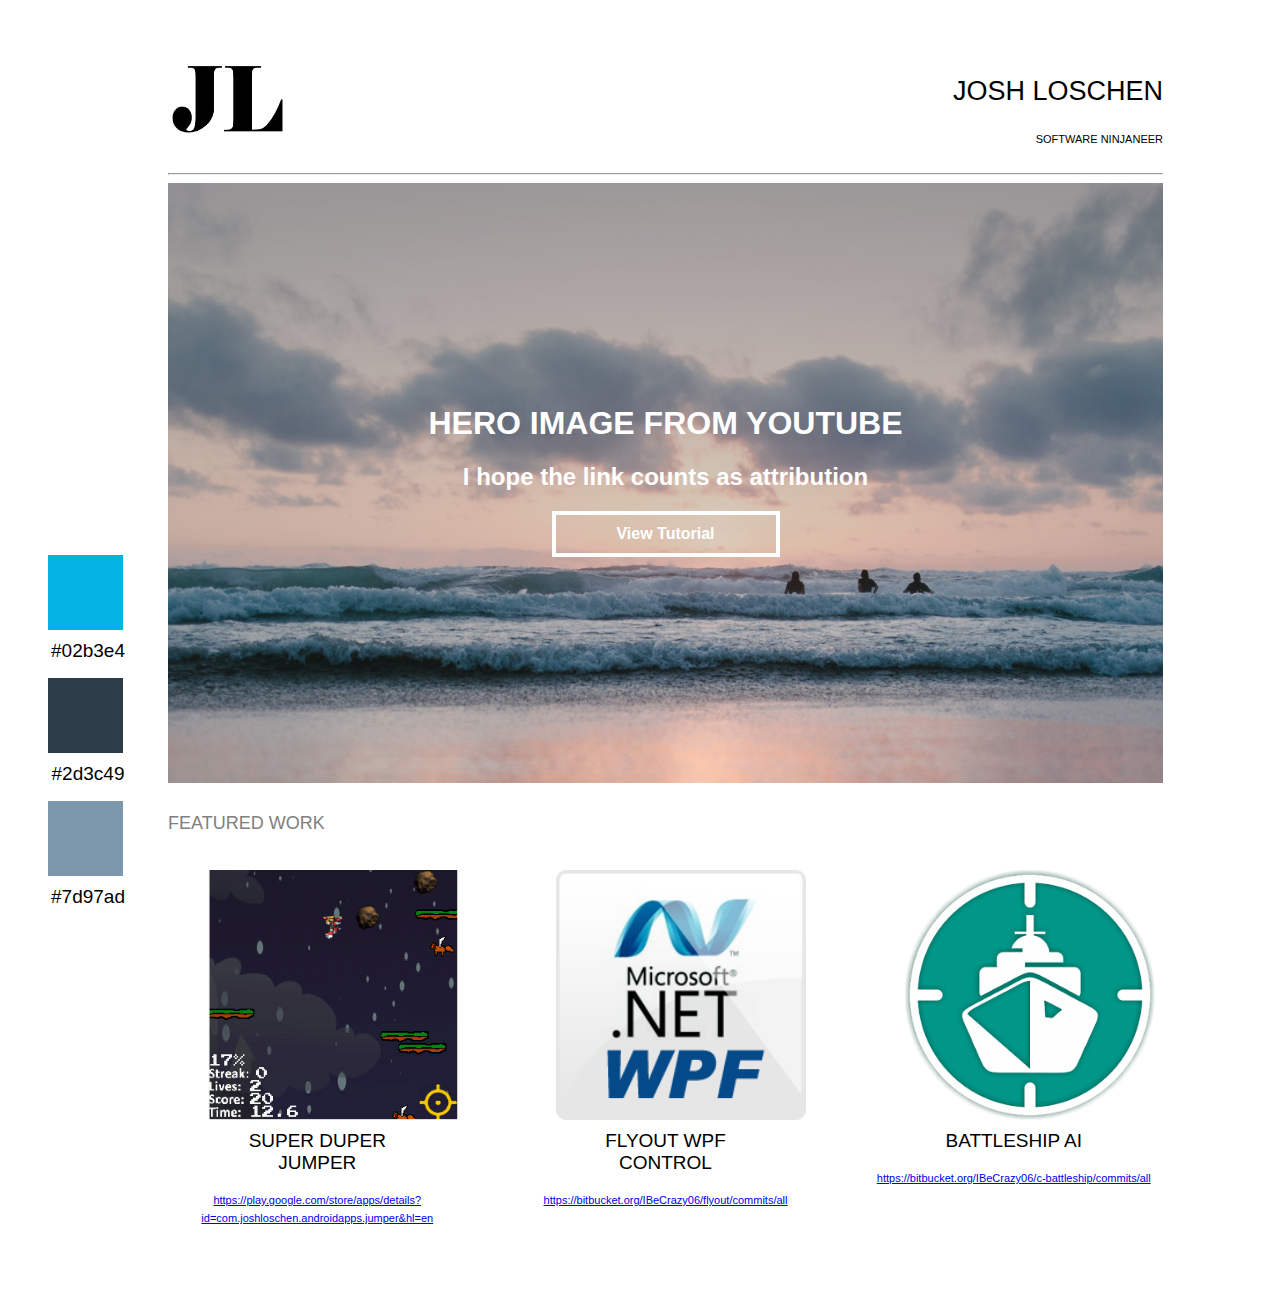
==== PortfolioSite.html @ 749bfd35 "Deleted test file and added initial html,css and images for site that links to sample projects." ====
<!DOCTYPE html>
<html lang="en">
<head>
	<meta charset="UTF-8">
    <meta name="viewport" content="width=device-width, initial-scale=1.0">
	<title>Portfolio Site</title>
    <link href="Styles/Styles.css" rel="stylesheet" type="text/css">
</head>
<body>
<div id="main">
    <div class="container">
        <img src="image/JL_logo.PNG" width="120" Height="80" alt="initials J L"/> 
        <div class="nav">
            <h1 id="Name">JOSH LOSCHEN</h1>
            <div>
                <p id="SubTitle">SOFTWARE NINJANEER</p>
            </div>
        </div>   
    </div>
    <hr/>
    <!--I got the below image from a youtube tutorial, I hope this counts as attribution-->
        <div class="img-container" >
            <div class="inner-container">
                <h1>HERO IMAGE FROM YOUTUBE</h1>
                <h2>I hope the link counts as attribution</h2>
                <a class="btn" href="https://www.youtube.com/watch?v=tb_EwQOa_ao">View Tutorial</a>
            </div>
        </div>
        <div id="featuredWork">
        <p  >FEATURED WORK</p>
        </div>
    
        <div class="sampleCode">
            <div class="featuredFigure centerFigure">
            <figure >
                <img class="featuredIcon" src="image/SuperDuperJumper2.PNG" width="250" height="250" alt="Super Duper Jumper Android"/>
                <figcaption>SUPER DUPER JUMPER</figcaption>
            </figure>    
                <a class="featuredLink" href="https://play.google.com/store/apps/details?id=com.joshloschen.androidapps.jumper&hl=en">https://play.google.com/store/apps/details?id=com.joshloschen.androidapps.jumper&hl=en</a>
            </div>
            
            <div class="featuredFigure centerFigure">
            <figure >
                <img class="featuredIcon" src="image/WPF_logo.png" width="250" height="250" alt="WPF logo"/>
                <figcaption>FLYOUT WPF CONTROL</figcaption>
                  
            </figure>
                <a class="featuredLink" href="https://bitbucket.org/IBeCrazy06/flyout/commits/all">
                https://bitbucket.org/IBeCrazy06/flyout/commits/all</a> 
            </div>

            <div class="featuredFigure centerFigure">
            <figure >
                <img class="featuredIcon" src="image/battleship.png" width="250" height="250" alt="battleship logo"/>
                <figcaption>BATTLESHIP AI</figcaption>
            </figure>
                <a class="featuredLink" href="https://bitbucket.org/IBeCrazy06/c-battleship/commits/all">https://bitbucket.org/IBeCrazy06/c-battleship/commits/all</a>
            </div>
        </div>
    </div>
    <aside id="sidebar">
        <div id="colors">
            <figure>
                <div class="lightblue"></div>
                <figcaption>#02b3e4</figcaption>
            </figure>
            
            <figure>
                <div class="darkblue"></div>
                <figcaption>#2d3c49</figcaption>
            </figure>
            
            <figure>
                <div class="greyblue"></div>
                <figcaption>#7d97ad</figcaption>
            </figure>
        </div>
    </aside>
</body>
---- Styles/Styles.css ----
.container {
    width:100%;
    display:flex;
}

body{
    display:flex;
    font-family: arial,sans-serif;
    width: 100%;
}

figcaption{
    text-align: center;
    font-family:arial,sans-serif;
    margin:0;
    font-size:19px;
}

a{
    word-wrap: break-word;
}

#Name {
    font-size:27px;
    font-weight: 500;
}

#featuredWork{
    color:gray;
    font-size:18px;
    margin:30px 0 20px 0;
}

#SubTitle{
    font-size:11px;
}

.nav{
    text-align: right;
    vertical-align: bottom;
    line-height: 30px; 
    font-family:arial,sans-serif;
    flex:1;
    order:2;
    display:block;
}

.lightblue{
    width:75px;
    height:75px;
    background: #02b3e4;
}

.darkblue{
    width:75px;
    height:75px;
    background: #2d3c49;
}

.greyblue{
    width:75px;
    height:75px;
    background: #7d97ad;
}

#sidebar{
    margin:150px 0 0 0;
    flex:0 0 10em;
    order:1;
    align-content: center;
}

#main{
    flex:5;
    order:2;
    margin:50px 125px 0px 0px;
}

.featuredIcon{    
   display: inline-block; vertical-align: middle;
}

.featuredFigure{
    width:30%;
    box-sizing: border-box;
    height:450px;
}

.img-container{
    background-image: url(../image/image.jpg);
    height:600px;
    background-position: center;
    background-repeat: no-repeat;
    background-size: cover;
    position: relative;
}

.inner-container{
    text-align: center;
    position: absolute;
    width: 100%;
    color: white;
    height:auto;
    margin-top: 200px;
}

.sampleCode{
    width:100%;
    justify-content: space-between;
    display:flex;
}

/*I couldn't get flex-wrap:wrap to work so I just moved the sample projects with media queries*/
@media screen and (min-width: 1101px){
    .sampleCode{display:flex;}
}

@media screen and (max-width: 1100px){
    .sampleCode{display:block;}
}

.btn{
    display: inline-block;
    width: 200px;
    font-weight: bold;
    padding: 10px;
    color: #fff;
    border: 4px solid #fff;
    text-align: center;
    outline: none;
    text-decoration: none;
    transition: background-color 0.2s ease-out, color 0.2s ease-out;
}

.btn:hover,.btn:active{
    background-color: #fff;
    color: #000;
    transition: background-color 0.3s ease-in, color 0.3s ease-in;
}

/*commented out chrome margins to pass css validator, looks better with no margin*/
.sampleCode  figure{
    box-sizing: border-box;
    /*-webkit-margin-before: 0em;
    -webkit-margin-after: 0em;
    -webkit-margin-start: 0px;
    -webkit-margin-end: 0px;*/
}

.centerFigure{
    text-align:center;
}

.featuredLink{
    margin:100px 0 0 0;
    font-size:11px;
}

figcaption{
    margin: 10px 0 10px 0;
    width:100%;
}
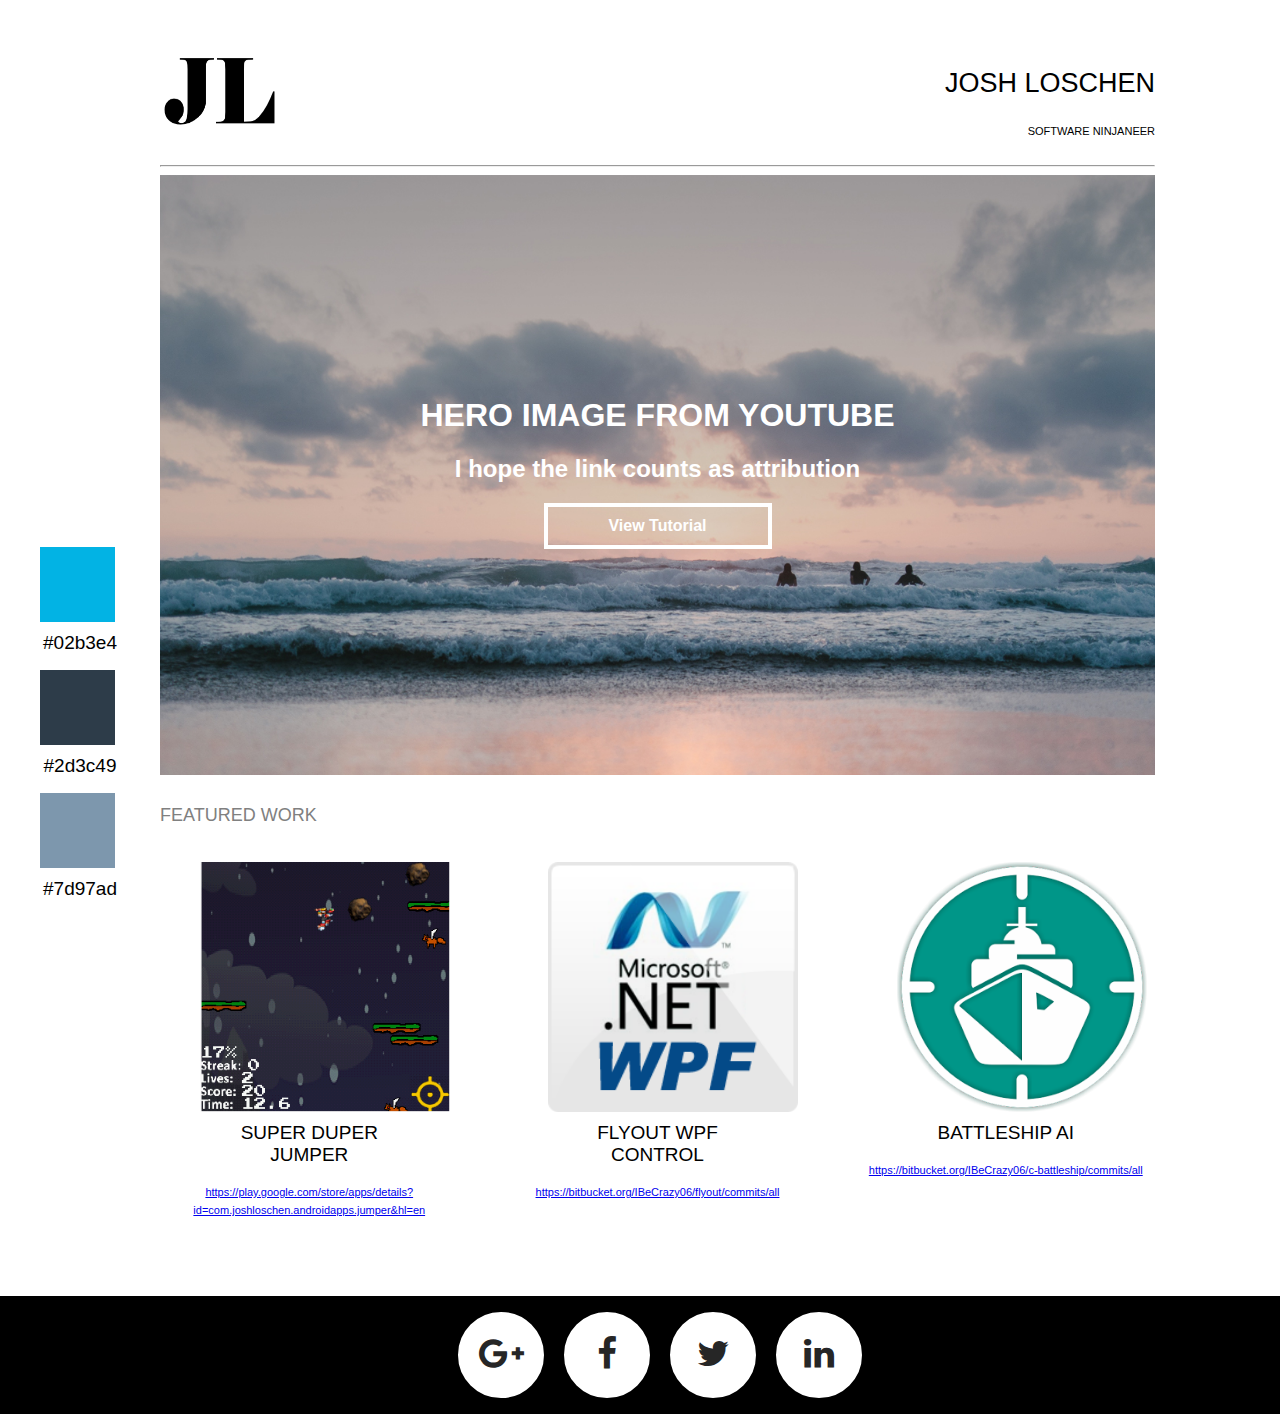
==== commit f50fdfc3: "Added social media link footer." ====
--- a/PortfolioSite.html
+++ b/PortfolioSite.html
@@ -2,78 +2,95 @@
 <html lang="en">
 <head>
 	<meta charset="UTF-8">
-    <meta name="viewport" content="width=device-width, initial-scale=1.0">
+	<meta content="width=device-width, initial-scale=1.0" name="viewport">
 	<title>Portfolio Site</title>
-    <link href="Styles/Styles.css" rel="stylesheet" type="text/css">
+	<link href="Styles/Styles.css" rel="stylesheet">
+    <link href="https://maxcdn.bootstrapcdn.com/font-awesome/4.7.0/css/font-awesome.min.css" rel="stylesheet" integrity="sha384-wvfXpqpZZVQGK6TAh5PVlGOfQNHSoD2xbE+QkPxCAFlNEevoEH3Sl0sibVcOQVnN" crossorigin="anonymous">
 </head>
 <body>
-<div id="main">
-    <div class="container">
-        <img src="image/JL_logo.PNG" width="120" Height="80" alt="initials J L"/> 
-        <div class="nav">
-            <h1 id="Name">JOSH LOSCHEN</h1>
-            <div>
-                <p id="SubTitle">SOFTWARE NINJANEER</p>
-            </div>
-        </div>   
+    <div class="outer">
+	<div id="main">
+		<div class="container">
+			<img alt="initials J L" height="80" src="image/JL_logo.PNG" width="120">
+			<header class="nav">
+				<h1 id="Name">JOSH LOSCHEN</h1>
+				<div>
+					<p id="SubTitle">SOFTWARE NINJANEER</p>
+				</div>
+			</header>
+		</div>
+		<hr>
+		<!--I got the below image from a youtube tutorial, I hope this counts as attribution-->
+		<div class="img-container">
+			<div class="inner-container">
+				<h1>HERO IMAGE FROM YOUTUBE</h1>
+				<h2>I hope the link counts as attribution</h2><a class="btn" href="https://www.youtube.com/watch?v=tb_EwQOa_ao">View Tutorial</a>
+			</div>
+		</div>
+		<div >
+			<h3 id="featuredWork">FEATURED WORK</h3>
+		</div>
+		<section class="sampleCode">
+			<article class="featuredFigure">
+				<figure>
+					<img alt="Super Duper Jumper Android" class="featuredIcon"src="image/SuperDuperJumper2.PNG">
+					<figcaption>
+						SUPER DUPER JUMPER
+					</figcaption>
+				</figure><a class="featuredLink" target="_blank" href="https://play.google.com/store/apps/details?id=com.joshloschen.androidapps.jumper&hl=en">https://play.google.com/store/apps/details?id=com.joshloschen.androidapps.jumper&hl=en</a>
+            </article>
+            <article class="featuredFigure">
+				<figure>
+					<img alt="WPF logo" class="featuredIcon" src="image/WPF_logo.png">
+					<figcaption>
+						FLYOUT WPF CONTROL
+					</figcaption>
+				</figure><a class="featuredLink" target="_blank" href="https://bitbucket.org/IBeCrazy06/flyout/commits/all">https://bitbucket.org/IBeCrazy06/flyout/commits/all</a>
+            </article>
+            <article class="featuredFigure">
+				<figure>
+					<img alt="battleship logo" class="featuredIcon"src="image/battleship.png" >
+					<figcaption>
+						BATTLESHIP AI
+					</figcaption>
+				</figure><a class="featuredLink" href="https://bitbucket.org/IBeCrazy06/c-battleship/commits/all" target="_blank">https://bitbucket.org/IBeCrazy06/c-battleship/commits/all</a>
+            </article>
+		</section>
     </div>
-    <hr/>
-    <!--I got the below image from a youtube tutorial, I hope this counts as attribution-->
-        <div class="img-container" >
-            <div class="inner-container">
-                <h1>HERO IMAGE FROM YOUTUBE</h1>
-                <h2>I hope the link counts as attribution</h2>
-                <a class="btn" href="https://www.youtube.com/watch?v=tb_EwQOa_ao">View Tutorial</a>
+	<aside id="sidebar">
+		<div id="colors">
+			<figure>
+				<div class="lightblue"></div>
+				<figcaption>
+					#02b3e4
+				</figcaption>
+			</figure>
+			<figure>
+				<div class="darkblue"></div>
+				<figcaption>
+					#2d3c49
+				</figcaption>
+			</figure>
+			<figure>
+				<div class="greyblue"></div>
+				<figcaption>
+					#7d97ad
+				</figcaption>
+			</figure>
+		</div>
+	</aside>
+        </div>
+    <footer>
+        <div class="footerWrapper">
+            <div class="table">
+                <ul id="horizontal-list">
+                    <li><a href="#"><i class="fa fa-google-plus" aria-hidden="true"></i></a></li>
+                    <li><a href="#"><i class="fa fa-facebook" aria-hidden="true"></i></a></li>
+                    <li><a href="#"><i class="fa fa-twitter" aria-hidden="true"></i></a></li>
+                    <li><a href="#"><i class="fa fa-linkedin" aria-hidden="true"></i></a></li>
+                </ul>
             </div>
         </div>
-        <div id="featuredWork">
-        <p  >FEATURED WORK</p>
-        </div>
-    
-        <div class="sampleCode">
-            <div class="featuredFigure centerFigure">
-            <figure >
-                <img class="featuredIcon" src="image/SuperDuperJumper2.PNG" width="250" height="250" alt="Super Duper Jumper Android"/>
-                <figcaption>SUPER DUPER JUMPER</figcaption>
-            </figure>    
-                <a class="featuredLink" href="https://play.google.com/store/apps/details?id=com.joshloschen.androidapps.jumper&hl=en">https://play.google.com/store/apps/details?id=com.joshloschen.androidapps.jumper&hl=en</a>
-            </div>
-            
-            <div class="featuredFigure centerFigure">
-            <figure >
-                <img class="featuredIcon" src="image/WPF_logo.png" width="250" height="250" alt="WPF logo"/>
-                <figcaption>FLYOUT WPF CONTROL</figcaption>
-                  
-            </figure>
-                <a class="featuredLink" href="https://bitbucket.org/IBeCrazy06/flyout/commits/all">
-                https://bitbucket.org/IBeCrazy06/flyout/commits/all</a> 
-            </div>
-
-            <div class="featuredFigure centerFigure">
-            <figure >
-                <img class="featuredIcon" src="image/battleship.png" width="250" height="250" alt="battleship logo"/>
-                <figcaption>BATTLESHIP AI</figcaption>
-            </figure>
-                <a class="featuredLink" href="https://bitbucket.org/IBeCrazy06/c-battleship/commits/all">https://bitbucket.org/IBeCrazy06/c-battleship/commits/all</a>
-            </div>
-        </div>
-    </div>
-    <aside id="sidebar">
-        <div id="colors">
-            <figure>
-                <div class="lightblue"></div>
-                <figcaption>#02b3e4</figcaption>
-            </figure>
-            
-            <figure>
-                <div class="darkblue"></div>
-                <figcaption>#2d3c49</figcaption>
-            </figure>
-            
-            <figure>
-                <div class="greyblue"></div>
-                <figcaption>#7d97ad</figcaption>
-            </figure>
-        </div>
-    </aside>
-</body>+    </footer>
+</body>
+</html>--- a/Styles/Styles.css
+++ b/Styles/Styles.css
@@ -4,10 +4,19 @@
     display:flex;
 }
 
-body{
+.outer{
     display:flex;
     font-family: arial,sans-serif;
     width: 100%;
+}
+/*body{
+    display:flex;
+    font-family: arial,sans-serif;
+    width: 100%;
+}*/
+
+body{
+    margin:0;
 }
 
 figcaption{
@@ -24,12 +33,6 @@
 #Name {
     font-size:27px;
     font-weight: 500;
-}
-
-#featuredWork{
-    color:gray;
-    font-size:18px;
-    margin:30px 0 20px 0;
 }
 
 #SubTitle{
@@ -77,14 +80,25 @@
     margin:50px 125px 0px 0px;
 }
 
+#featuredWork{
+    color:gray;
+    font-size:18px;
+    font-weight: 400;
+    margin:30px 0 20px 0;
+}
+
 .featuredIcon{    
-   display: inline-block; vertical-align: middle;
+    display: inline-block; 
+    vertical-align: middle;
+    height:250px;
+    width:250px;
 }
 
 .featuredFigure{
     width:30%;
     box-sizing: border-box;
     height:450px;
+    text-align:center;
 }
 
 .img-container{
@@ -148,10 +162,6 @@
     -webkit-margin-end: 0px;*/
 }
 
-.centerFigure{
-    text-align:center;
-}
-
 .featuredLink{
     margin:100px 0 0 0;
     font-size:11px;
@@ -161,3 +171,109 @@
     margin: 10px 0 10px 0;
     width:100%;
 }
+
+
+/*Social Links Styling below*/
+
+.footerWrapper{
+    display:block;
+    align-content: center;
+    background: black;
+}
+
+/*position:absolute;*/
+ul{
+/*    background:blue;*/
+/*
+    order:7;
+    flex: 9;
+*/
+    width:100%;
+    display:flex;
+    position:relative;  
+/*
+    top:50%;
+    left:70%;
+*/
+    
+/*    transform: translate(-50%, -50%);*/
+}
+/*-50%*/
+
+/*Horizontal list items from*/
+/*https://css-tricks.com/centering-list-items-horizontally-slightly-trickier-than-you-might-think/*/
+.table {
+	display: table;   /* Allow the centering to work */
+	margin: 0 auto;
+}
+ul#horizontal-list {
+/*	min-width: 696px;*/
+	list-style: none;
+/*	padding-top: 20px;*/
+}
+
+ul#horizontal-list li {
+    display: inline;
+}
+
+ul li{
+    list-style: none;
+}
+
+ul li a{
+    width:80px;
+    height: 80px;
+    background: #fff;
+    text-align: center;
+    line-height: 80px;
+    font-size: 35px;
+    margin: 0 10px;
+    display:block;
+    border-radius:50%;
+    position:relative;
+    overflow:hidden;
+    border: 3px solid #fff;
+    z-index: 1;
+}
+
+ul li a .fa{
+    position:relative;
+    color:#262626;
+    transition: .5s;
+    z-index:3;
+}
+
+ul li a:hover .fa{
+    color: #fff;
+    transform:rotateY(360deg);
+}
+
+ul li a:before{
+    content: '';
+    position: absolute;
+    top:100%;
+    left:0;
+    width:100%;
+    height:100%;
+    background:#f00;
+    transition: .5s;
+    z-index:2;
+}
+
+ul li a:hover:before{
+    top:0;   
+}
+
+ul li:nth-child(1) a:before{
+    background: #dd4b39;
+}
+
+ul li:nth-child(2) a:before{
+    background: #3b5998;
+}
+ul li:nth-child(3) a:before{
+    background: #00aced;
+}
+ul li:nth-child(4) a:before{
+    background: #007bb6;
+}
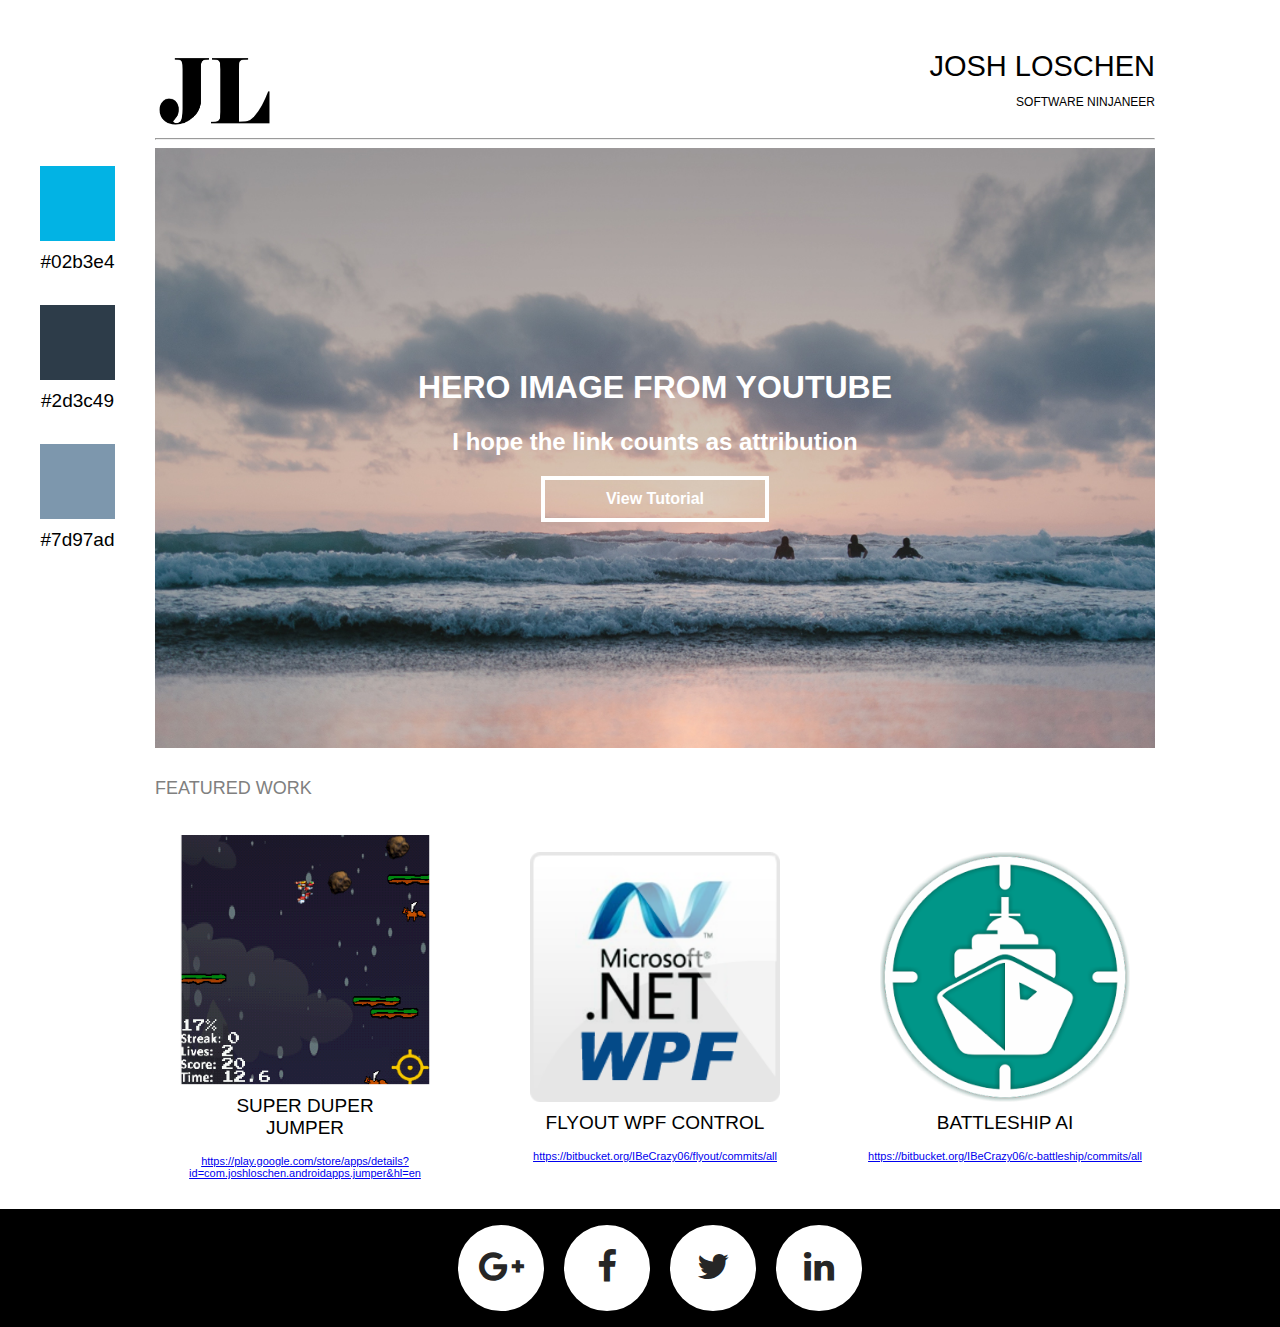
==== commit eae06045: "Made layout be more flex-based and not use margins so much." ====
--- a/PortfolioSite.html
+++ b/PortfolioSite.html
@@ -5,92 +5,98 @@
 	<meta content="width=device-width, initial-scale=1.0" name="viewport">
 	<title>Portfolio Site</title>
 	<link href="Styles/Styles.css" rel="stylesheet">
-    <link href="https://maxcdn.bootstrapcdn.com/font-awesome/4.7.0/css/font-awesome.min.css" rel="stylesheet" integrity="sha384-wvfXpqpZZVQGK6TAh5PVlGOfQNHSoD2xbE+QkPxCAFlNEevoEH3Sl0sibVcOQVnN" crossorigin="anonymous">
+	<link href="https://maxcdn.bootstrapcdn.com/font-awesome/4.7.0/css/font-awesome.min.css" rel="stylesheet">
 </head>
 <body>
-    <div class="outer">
-	<div id="main">
-		<div class="container">
-			<img alt="initials J L" height="80" src="image/JL_logo.PNG" width="120">
-			<header class="nav">
-				<h1 id="Name">JOSH LOSCHEN</h1>
-				<div>
-					<p id="SubTitle">SOFTWARE NINJANEER</p>
+	<div class="outer">
+		<div class="main">
+			<div class="container">
+				<img alt="initials J L" height="80" src="image/JL_logo.PNG" width="120">
+				<header class="nav">
+					<h1 class="name">JOSH LOSCHEN</h1>
+					<div>
+						<p class="subtitle">SOFTWARE NINJANEER</p>
+					</div>
+				</header>
+			</div>
+			<hr>
+			<!--I got the below image from a youtube tutorial, I hope this counts as attribution-->
+			<div class="img-container">
+				<div class="inner-container">
+					<h1>HERO IMAGE FROM YOUTUBE</h1>
+					<h2>I hope the link counts as attribution</h2><a class="btn" href="https://www.youtube.com/watch?v=tb_EwQOa_ao">View Tutorial</a>
 				</div>
-			</header>
+			</div>
+			<div>
+				<h3 class="featuredWork">FEATURED WORK</h3>
+			</div>
+			<section class="sampleCode">
+				<article class="featuredFigure">
+					<figure>
+						<img alt="Super Duper Jumper Android" class="featuredIcon" src="image/SuperDuperJumper2.PNG">
+						<figcaption>
+							SUPER DUPER JUMPER
+						</figcaption>
+					</figure><a class="featuredLink" href="https://play.google.com/store/apps/details?id=com.joshloschen.androidapps.jumper&hl=en" target="_blank">https://play.google.com/store/apps/details?id=com.joshloschen.androidapps.jumper&hl=en</a>
+				</article>
+				<article class="featuredFigure">
+					<figure>
+						<img alt="WPF logo" class="featuredIcon" src="image/WPF_logo.png">
+						<figcaption>
+							FLYOUT WPF CONTROL
+						</figcaption>
+					</figure><a class="featuredLink" href="https://bitbucket.org/IBeCrazy06/flyout/commits/all" target="_blank">https://bitbucket.org/IBeCrazy06/flyout/commits/all</a>
+				</article>
+				<article class="featuredFigure">
+					<figure>
+						<img alt="battleship logo" class="featuredIcon" src="image/battleship.png">
+						<figcaption>
+							BATTLESHIP AI
+						</figcaption>
+					</figure><a class="featuredLink" href="https://bitbucket.org/IBeCrazy06/c-battleship/commits/all" target="_blank">https://bitbucket.org/IBeCrazy06/c-battleship/commits/all</a>
+				</article>
+			</section>
 		</div>
-		<hr>
-		<!--I got the below image from a youtube tutorial, I hope this counts as attribution-->
-		<div class="img-container">
-			<div class="inner-container">
-				<h1>HERO IMAGE FROM YOUTUBE</h1>
-				<h2>I hope the link counts as attribution</h2><a class="btn" href="https://www.youtube.com/watch?v=tb_EwQOa_ao">View Tutorial</a>
-			</div>
-		</div>
-		<div >
-			<h3 id="featuredWork">FEATURED WORK</h3>
-		</div>
-		<section class="sampleCode">
-			<article class="featuredFigure">
-				<figure>
-					<img alt="Super Duper Jumper Android" class="featuredIcon"src="image/SuperDuperJumper2.PNG">
-					<figcaption>
-						SUPER DUPER JUMPER
-					</figcaption>
-				</figure><a class="featuredLink" target="_blank" href="https://play.google.com/store/apps/details?id=com.joshloschen.androidapps.jumper&hl=en">https://play.google.com/store/apps/details?id=com.joshloschen.androidapps.jumper&hl=en</a>
-            </article>
-            <article class="featuredFigure">
-				<figure>
-					<img alt="WPF logo" class="featuredIcon" src="image/WPF_logo.png">
-					<figcaption>
-						FLYOUT WPF CONTROL
-					</figcaption>
-				</figure><a class="featuredLink" target="_blank" href="https://bitbucket.org/IBeCrazy06/flyout/commits/all">https://bitbucket.org/IBeCrazy06/flyout/commits/all</a>
-            </article>
-            <article class="featuredFigure">
-				<figure>
-					<img alt="battleship logo" class="featuredIcon"src="image/battleship.png" >
-					<figcaption>
-						BATTLESHIP AI
-					</figcaption>
-				</figure><a class="featuredLink" href="https://bitbucket.org/IBeCrazy06/c-battleship/commits/all" target="_blank">https://bitbucket.org/IBeCrazy06/c-battleship/commits/all</a>
-            </article>
-		</section>
-    </div>
-	<aside id="sidebar">
-		<div id="colors">
+		<aside class="sidebar">
 			<figure>
-				<div class="lightblue"></div>
+				<div class="color lightblue"></div>
 				<figcaption>
 					#02b3e4
 				</figcaption>
 			</figure>
 			<figure>
-				<div class="darkblue"></div>
+				<div class="color darkblue"></div>
 				<figcaption>
 					#2d3c49
 				</figcaption>
 			</figure>
 			<figure>
-				<div class="greyblue"></div>
+				<div class="color greyblue"></div>
 				<figcaption>
 					#7d97ad
 				</figcaption>
 			</figure>
+		</aside>
+	</div>
+	<footer>
+		<div class="footerWrapper">
+			<div class="table">
+				<ul id="horizontal-list">
+					<li>
+						<a href="#"><i aria-hidden="true" class="fa fa-google-plus"></i></a>
+					</li>
+					<li>
+						<a href="#"><i aria-hidden="true" class="fa fa-facebook"></i></a>
+					</li>
+					<li>
+						<a href="#"><i aria-hidden="true" class="fa fa-twitter"></i></a>
+					</li>
+					<li>
+						<a href="#"><i aria-hidden="true" class="fa fa-linkedin"></i></a>
+					</li>
+				</ul>
+			</div>
 		</div>
-	</aside>
-        </div>
-    <footer>
-        <div class="footerWrapper">
-            <div class="table">
-                <ul id="horizontal-list">
-                    <li><a href="#"><i class="fa fa-google-plus" aria-hidden="true"></i></a></li>
-                    <li><a href="#"><i class="fa fa-facebook" aria-hidden="true"></i></a></li>
-                    <li><a href="#"><i class="fa fa-twitter" aria-hidden="true"></i></a></li>
-                    <li><a href="#"><i class="fa fa-linkedin" aria-hidden="true"></i></a></li>
-                </ul>
-            </div>
-        </div>
-    </footer>
+	</footer>
 </body>
 </html>--- a/Styles/Styles.css
+++ b/Styles/Styles.css
@@ -1,279 +1,265 @@
-
 .container {
-    width:100%;
-    display:flex;
-}
-
-.outer{
-    display:flex;
-    font-family: arial,sans-serif;
-    width: 100%;
-}
-/*body{
-    display:flex;
-    font-family: arial,sans-serif;
-    width: 100%;
-}*/
-
-body{
-    margin:0;
-}
-
-figcaption{
-    text-align: center;
-    font-family:arial,sans-serif;
-    margin:0;
-    font-size:19px;
-}
-
-a{
-    word-wrap: break-word;
-}
-
-#Name {
-    font-size:27px;
-    font-weight: 500;
-}
-
-#SubTitle{
-    font-size:11px;
-}
-
-.nav{
-    text-align: right;
-    vertical-align: bottom;
-    line-height: 30px; 
-    font-family:arial,sans-serif;
-    flex:1;
-    order:2;
-    display:block;
-}
-
-.lightblue{
-    width:75px;
-    height:75px;
-    background: #02b3e4;
-}
-
-.darkblue{
-    width:75px;
-    height:75px;
-    background: #2d3c49;
-}
-
-.greyblue{
-    width:75px;
-    height:75px;
-    background: #7d97ad;
-}
-
-#sidebar{
-    margin:150px 0 0 0;
-    flex:0 0 10em;
-    order:1;
-    align-content: center;
-}
-
-#main{
-    flex:5;
-    order:2;
-    margin:50px 125px 0px 0px;
-}
-
-#featuredWork{
-    color:gray;
-    font-size:18px;
-    font-weight: 400;
-    margin:30px 0 20px 0;
-}
-
-.featuredIcon{    
-    display: inline-block; 
-    vertical-align: middle;
-    height:250px;
-    width:250px;
-}
-
-.featuredFigure{
-    width:30%;
-    box-sizing: border-box;
-    height:450px;
-    text-align:center;
-}
-
-.img-container{
-    background-image: url(../image/image.jpg);
-    height:600px;
-    background-position: center;
-    background-repeat: no-repeat;
-    background-size: cover;
-    position: relative;
-}
-
-.inner-container{
-    text-align: center;
-    position: absolute;
-    width: 100%;
-    color: white;
-    height:auto;
-    margin-top: 200px;
-}
-
-.sampleCode{
-    width:100%;
-    justify-content: space-between;
-    display:flex;
-}
-
-/*I couldn't get flex-wrap:wrap to work so I just moved the sample projects with media queries*/
-@media screen and (min-width: 1101px){
-    .sampleCode{display:flex;}
-}
-
-@media screen and (max-width: 1100px){
-    .sampleCode{display:block;}
-}
-
-.btn{
-    display: inline-block;
-    width: 200px;
-    font-weight: bold;
-    padding: 10px;
-    color: #fff;
-    border: 4px solid #fff;
-    text-align: center;
-    outline: none;
-    text-decoration: none;
-    transition: background-color 0.2s ease-out, color 0.2s ease-out;
-}
-
-.btn:hover,.btn:active{
-    background-color: #fff;
-    color: #000;
-    transition: background-color 0.3s ease-in, color 0.3s ease-in;
-}
-
-/*commented out chrome margins to pass css validator, looks better with no margin*/
-.sampleCode  figure{
-    box-sizing: border-box;
-    /*-webkit-margin-before: 0em;
-    -webkit-margin-after: 0em;
-    -webkit-margin-start: 0px;
-    -webkit-margin-end: 0px;*/
-}
-
-.featuredLink{
-    margin:100px 0 0 0;
-    font-size:11px;
-}
-
-figcaption{
-    margin: 10px 0 10px 0;
-    width:100%;
-}
-
-
-/*Social Links Styling below*/
-
-.footerWrapper{
-    display:block;
-    align-content: center;
-    background: black;
-}
-
-/*position:absolute;*/
-ul{
-/*    background:blue;*/
-/*
-    order:7;
-    flex: 9;
-*/
-    width:100%;
-    display:flex;
-    position:relative;  
-/*
-    top:50%;
-    left:70%;
-*/
-    
-/*    transform: translate(-50%, -50%);*/
-}
-/*-50%*/
+	width: 100%;
+	display: flex;
+}
+
+.outer {
+	display: flex;
+	font-family: arial, sans-serif;
+	width: 100%;
+}
+
+body {
+	margin: 0;
+}
+
+figcaption {
+	text-align: center;
+	font-family: arial, sans-serif;
+	margin: 0;
+	font-size: 19px;
+}
+
+a {
+	word-wrap: break-word;
+}
+
+.name {
+	font-size: 29px;
+	font-weight: 500;
+	margin: 0;
+}
+
+.subtitle {
+	font-size: 12px;
+}
+
+.nav {
+	display: flex;
+	flex-direction: column;
+	text-align: right;
+	vertical-align: bottom;
+	font-family: arial, sans-serif;
+	flex: 1;
+	order: 2;
+}
+
+.color {
+	width: 75px;
+	height: 75px;
+}
+
+.lightblue {
+	background: #02b3e4;
+}
+
+.darkblue {
+	background: #2d3c49;
+}
+
+.greyblue {
+	background: #7d97ad;
+}
+
+.sidebar {
+	display: flex;
+	flex-direction: column;
+	justify-content: flex-start;
+	margin: 150px 0 0;
+	order: 1;
+	align-content: center;
+}
+
+.main {
+	flex: 5;
+	order: 2;
+	margin: 50px 125px 0px 0px;
+}
+
+.featuredWork {
+	color: gray;
+	font-size: 18px;
+	font-weight: 400;
+	margin: 30px 0 20px 0;
+}
+
+.featuredIcon {
+	vertical-align: middle;
+	height: 250px;
+	width: 250px;
+}
+
+.featuredFigure {
+	display: flex;
+	flex-direction: column;
+	justify-content: center;
+	width: 30%;
+	min-width: 230px;
+	box-sizing: border-box;
+	text-align: center;
+}
+
+.img-container {
+	background-image: url(../image/image.jpg);
+	height: 600px;
+	background-position: center;
+	background-repeat: no-repeat;
+	background-size: cover;
+	position: relative;
+}
+
+.inner-container {
+	text-align: center;
+	position: absolute;
+	width: 100%;
+	color: white;
+	height: auto;
+	margin-top: 200px;
+}
+
+figure {
+	display: flex;
+	flex-direction: column;
+}
+
+figure img {
+	align-self: center;
+}
+
+.sampleCode {
+	width: 100%;
+	display: flex;
+	justify-content: space-between;
+	align-items: center;
+	display: flex;
+	flex-wrap: wrap;
+}
+
+.btn {
+	display: inline-block;
+	width: 200px;
+	font-weight: bold;
+	padding: 10px;
+	color: #fff;
+	border: 4px solid #fff;
+	text-align: center;
+	outline: none;
+	text-decoration: none;
+	transition: background-color 0.2s ease-out, color 0.2s ease-out;
+}
+
+.btn:hover, .btn:active {
+	background-color: #fff;
+	color: #000;
+	transition: background-color 0.3s ease-in, color 0.3s ease-in;
+}
+
+.sampleCode figure {
+	display: flex;
+	box-sizing: border-box;
+	align-items: flex-start;
+}
+
+.featuredLink {
+	font-size: 11px;
+	margin: 0 0 30px 0;
+}
+
+figcaption {
+	margin-top: 10px;
+	width: 100%;
+}
 
 /*Horizontal list items from*/
 /*https://css-tricks.com/centering-list-items-horizontally-slightly-trickier-than-you-might-think/*/
 .table {
-	display: table;   /* Allow the centering to work */
+	display: table;
+	/* Allow the centering to work */
 	margin: 0 auto;
 }
+
 ul#horizontal-list {
-/*	min-width: 696px;*/
 	list-style: none;
-/*	padding-top: 20px;*/
 }
 
 ul#horizontal-list li {
-    display: inline;
-}
-
-ul li{
-    list-style: none;
-}
-
-ul li a{
-    width:80px;
-    height: 80px;
-    background: #fff;
-    text-align: center;
-    line-height: 80px;
-    font-size: 35px;
-    margin: 0 10px;
-    display:block;
-    border-radius:50%;
-    position:relative;
-    overflow:hidden;
-    border: 3px solid #fff;
-    z-index: 1;
-}
-
-ul li a .fa{
-    position:relative;
-    color:#262626;
-    transition: .5s;
-    z-index:3;
-}
-
-ul li a:hover .fa{
-    color: #fff;
-    transform:rotateY(360deg);
-}
-
-ul li a:before{
-    content: '';
-    position: absolute;
-    top:100%;
-    left:0;
-    width:100%;
-    height:100%;
-    background:#f00;
-    transition: .5s;
-    z-index:2;
-}
-
-ul li a:hover:before{
-    top:0;   
-}
-
-ul li:nth-child(1) a:before{
-    background: #dd4b39;
-}
-
-ul li:nth-child(2) a:before{
-    background: #3b5998;
-}
-ul li:nth-child(3) a:before{
-    background: #00aced;
-}
-ul li:nth-child(4) a:before{
-    background: #007bb6;
-}
+	display: inline;
+}
+
+ul li {
+	list-style: none;
+}
+
+/*Social Links Styling below*/
+/*https://www.youtube.com/watch?v=QaSLBMqPb2U*/
+.footerWrapper {
+	display: block;
+	align-content: center;
+	background: black;
+}
+
+ul {
+	width: 100%;
+	display: flex;
+	position: relative;
+}
+
+ul li a {
+	width: 80px;
+	height: 80px;
+	background: #fff;
+	text-align: center;
+	line-height: 80px;
+	font-size: 35px;
+	margin: 0 10px;
+	display: block;
+	border-radius: 50%;
+	position: relative;
+	overflow: hidden;
+	border: 3px solid #fff;
+	z-index: 1;
+}
+
+ul li a .fa {
+	position: relative;
+	color: #262626;
+	transition: .5s;
+	z-index: 3;
+}
+
+ul li a:hover .fa {
+	color: #fff;
+	transform: rotateY(360deg);
+}
+
+ul li a:before {
+	content: '';
+	position: absolute;
+	top: 100%;
+	left: 0;
+	width: 100%;
+	height: 100%;
+	background: #f00;
+	transition: .5s;
+	z-index: 2;
+}
+
+ul li a:hover:before {
+	top: 0;
+}
+
+ul li:nth-child(1) a:before {
+	background: #dd4b39;
+}
+
+ul li:nth-child(2) a:before {
+	background: #3b5998;
+}
+
+ul li:nth-child(3) a:before {
+	background: #00aced;
+}
+
+ul li:nth-child(4) a:before {
+	background: #007bb6;
+}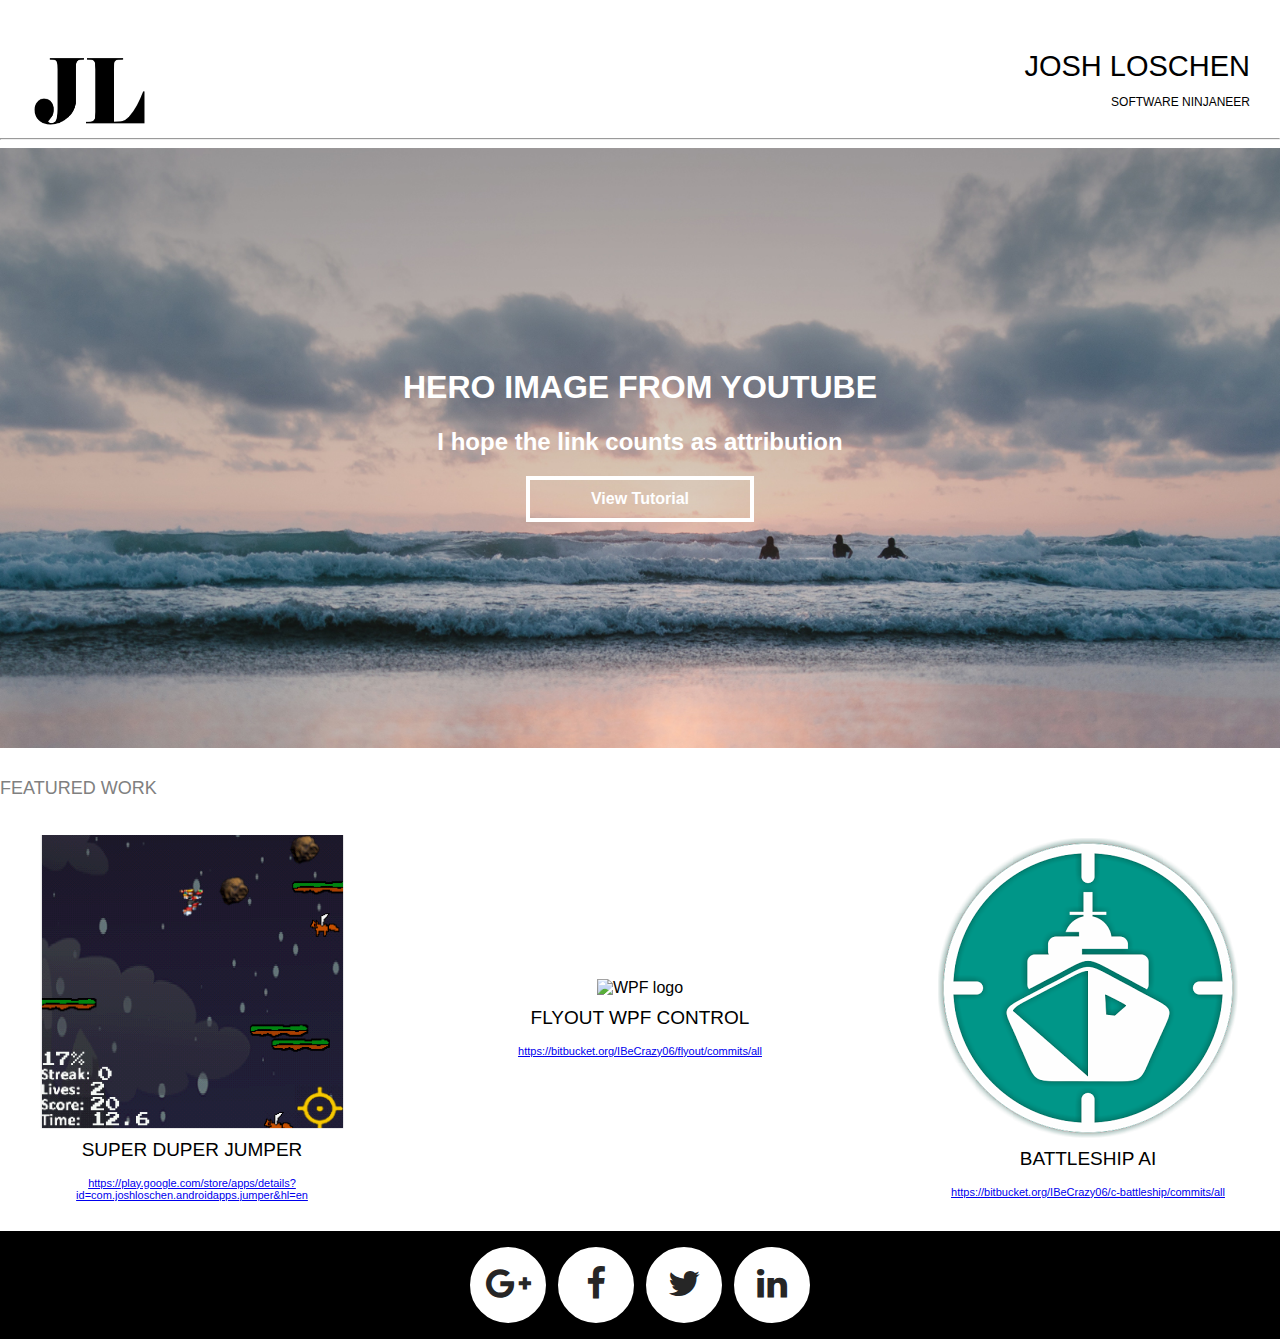
==== commit 1eaab58b: "Fixed footer width causing horizontal scroll bar on nexus phone size screen Made featured projects i" ====
--- a/PortfolioSite.html
+++ b/PortfolioSite.html
@@ -11,12 +11,10 @@
 	<div class="outer">
 		<div class="main">
 			<div class="container">
-				<img alt="initials J L" height="80" src="image/JL_logo.PNG" width="120">
+				<img alt="initials J L" height="80" id="logo" src="image/JL_logo.PNG" width="120">
 				<header class="nav">
 					<h1 class="name">JOSH LOSCHEN</h1>
-					<div>
-						<p class="subtitle">SOFTWARE NINJANEER</p>
-					</div>
+					<p class="subtitle">SOFTWARE NINJANEER</p>
 				</header>
 			</div>
 			<hr>
@@ -57,26 +55,6 @@
 				</article>
 			</section>
 		</div>
-		<aside class="sidebar">
-			<figure>
-				<div class="color lightblue"></div>
-				<figcaption>
-					#02b3e4
-				</figcaption>
-			</figure>
-			<figure>
-				<div class="color darkblue"></div>
-				<figcaption>
-					#2d3c49
-				</figcaption>
-			</figure>
-			<figure>
-				<div class="color greyblue"></div>
-				<figcaption>
-					#7d97ad
-				</figcaption>
-			</figure>
-		</aside>
 	</div>
 	<footer>
 		<div class="footerWrapper">
--- a/Styles/Styles.css
+++ b/Styles/Styles.css
@@ -1,6 +1,7 @@
 .container {
-	width: 100%;
-	display: flex;
+	display: flex;
+	justify-content: space-between;
+	padding: 0 30px 0;
 }
 
 .outer {
@@ -40,40 +41,13 @@
 	text-align: right;
 	vertical-align: bottom;
 	font-family: arial, sans-serif;
-	flex: 1;
 	order: 2;
-}
-
-.color {
-	width: 75px;
-	height: 75px;
-}
-
-.lightblue {
-	background: #02b3e4;
-}
-
-.darkblue {
-	background: #2d3c49;
-}
-
-.greyblue {
-	background: #7d97ad;
-}
-
-.sidebar {
-	display: flex;
-	flex-direction: column;
-	justify-content: flex-start;
-	margin: 150px 0 0;
-	order: 1;
-	align-content: center;
 }
 
 .main {
 	flex: 5;
 	order: 2;
-	margin: 50px 125px 0px 0px;
+	margin: 50px 0px 0px 0px;
 }
 
 .featuredWork {
@@ -85,8 +59,8 @@
 
 .featuredIcon {
 	vertical-align: middle;
-	height: 250px;
-	width: 250px;
+	max-width: 100%;
+    height:auto;
 }
 
 .featuredFigure {
@@ -94,7 +68,7 @@
 	flex-direction: column;
 	justify-content: center;
 	width: 30%;
-	min-width: 230px;
+	min-width: 200px;
 	box-sizing: border-box;
 	text-align: center;
 }
@@ -173,8 +147,7 @@
 /*Horizontal list items from*/
 /*https://css-tricks.com/centering-list-items-horizontally-slightly-trickier-than-you-might-think/*/
 .table {
-	display: table;
-	/* Allow the centering to work */
+	display: table;/* Allow the centering to work */
 	margin: 0 auto;
 }
 
@@ -202,16 +175,17 @@
 	width: 100%;
 	display: flex;
 	position: relative;
+	padding-left: 0px;
 }
 
 ul li a {
-	width: 80px;
-	height: 80px;
+	width: 70px;
+	height: 70px;
 	background: #fff;
 	text-align: center;
-	line-height: 80px;
+	line-height: 70px;
 	font-size: 35px;
-	margin: 0 10px;
+	margin: 0 6px;
 	display: block;
 	border-radius: 50%;
 	position: relative;
